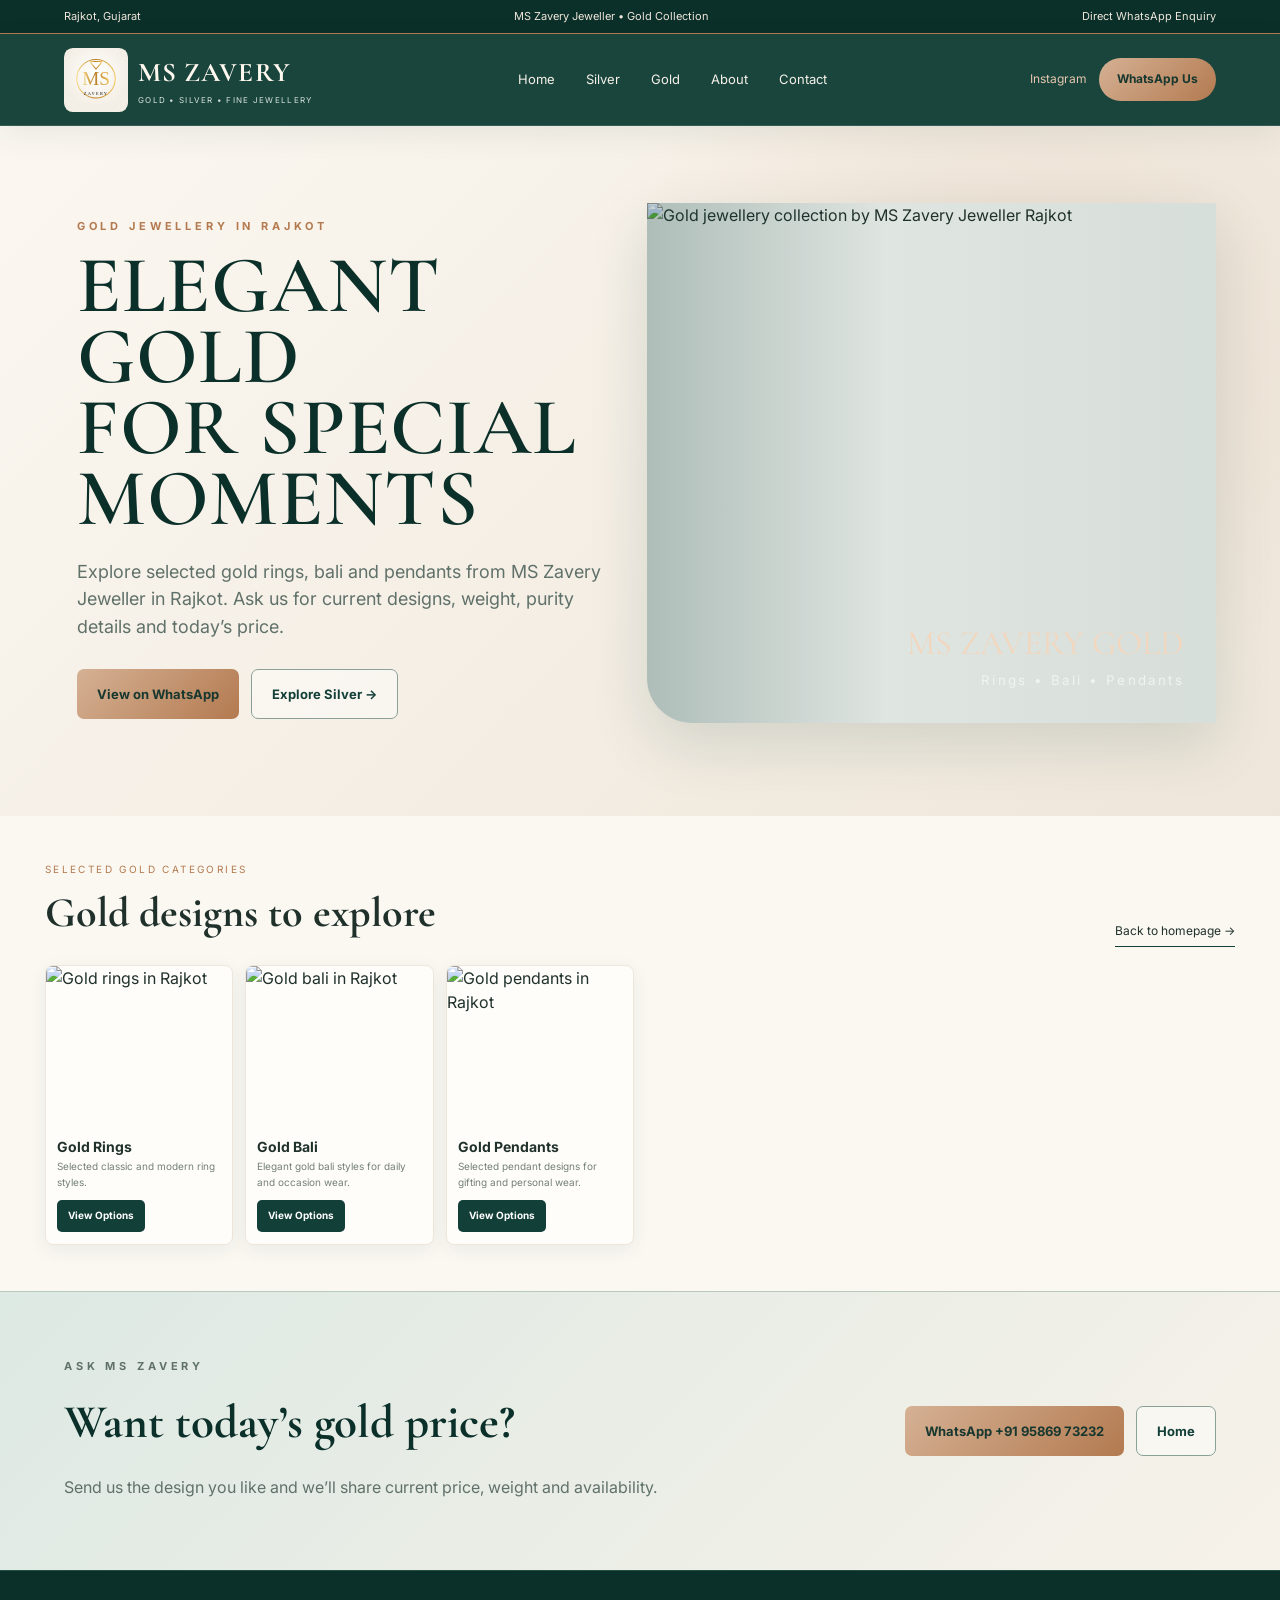
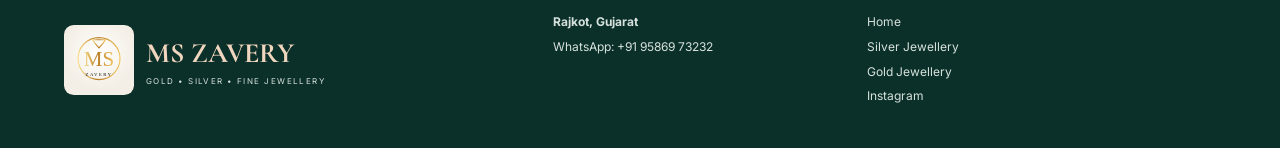
==== gold.html @ c97555ea "Add SEO landing page for gold jewellery" ====
<!doctype html>
<html lang="en-IN">
<head>
<meta charset="utf-8">
<meta name="viewport" content="width=device-width, initial-scale=1">
<meta name="theme-color" content="#123f37">
<title>Gold Jewellery in Rajkot | MS Zavery Jeweller</title>
<meta name="description" content="Explore selected gold rings, bali and pendants from MS Zavery Jeweller in Rajkot. WhatsApp us for current designs, weight and price.">
<meta name="robots" content="index,follow,max-image-preview:large,max-snippet:-1,max-video-preview:-1">
<link rel="canonical" href="https://a3607440-cmyk.github.io/ms-zavery/gold.html">
<link rel="icon" href="assets/emblem.svg" type="image/svg+xml">
<meta property="og:type" content="website">
<meta property="og:site_name" content="MS Zavery Jeweller">
<meta property="og:title" content="Gold Jewellery in Rajkot | MS Zavery Jeweller">
<meta property="og:description" content="Explore selected gold rings, bali and pendants from MS Zavery Jeweller in Rajkot.">
<meta property="og:url" content="https://a3607440-cmyk.github.io/ms-zavery/gold.html">
<link rel="preconnect" href="https://fonts.googleapis.com">
<link rel="preconnect" href="https://fonts.gstatic.com" crossorigin>
<link href="https://fonts.googleapis.com/css2?family=Cormorant+Garamond:wght@500;600;700&family=Inter:wght@400;500;600;700&display=swap" rel="stylesheet">
<link rel="stylesheet" href="styles.css">
<link rel="stylesheet" href="theme.css">
<script type="application/ld+json">{"@context":"https://schema.org","@type":"CollectionPage","name":"Gold Jewellery in Rajkot","url":"https://a3607440-cmyk.github.io/ms-zavery/gold.html","isPartOf":{"@type":"WebSite","name":"MS Zavery Jeweller","url":"https://a3607440-cmyk.github.io/ms-zavery/"},"about":{"@type":"Thing","name":"Gold Jewellery"}}</script>
</head>
<body>
<div class="topbar"><span>Rajkot, Gujarat</span><span>MS Zavery Jeweller • Gold Collection</span><span>Direct WhatsApp Enquiry</span></div>
<header class="header">
  <a href="index.html" class="brand"><img src="assets/emblem.svg" alt="MS Zavery Jeweller logo"><span><strong>MS ZAVERY</strong><small>GOLD • SILVER • FINE JEWELLERY</small></span></a>
  <button class="menu" aria-label="Menu" aria-expanded="false">☰</button>
  <nav class="nav"><a href="index.html">Home</a><a href="silver.html">Silver</a><a href="gold.html">Gold</a><a href="index.html#about">About</a><a href="index.html#contact">Contact</a></nav>
  <div class="header-actions"><a class="instagram" href="https://www.instagram.com/mszavery_jewellery" target="_blank" rel="noopener">Instagram</a><a class="wa" href="https://wa.me/919586973232?text=Hello%20MS%20Zavery%20Jeweller%2C%20please%20share%20your%20gold%20collection." target="_blank" rel="noopener">WhatsApp Us</a></div>
</header>
<main>
<section class="hero">
  <div class="hero-copy"><p class="eyebrow">GOLD JEWELLERY IN RAJKOT</p><h1>ELEGANT GOLD<br><em>FOR SPECIAL MOMENTS</em></h1><p class="lead">Explore selected gold rings, bali and pendants from MS Zavery Jeweller in Rajkot. Ask us for current designs, weight, purity details and today’s price.</p><div class="hero-buttons"><a class="btn gold" href="https://wa.me/919586973232?text=Hello%20MS%20Zavery%2C%20show%20me%20your%20gold%20jewellery%20collection." target="_blank" rel="noopener">View on WhatsApp</a><a class="btn ghost" href="silver.html">Explore Silver →</a></div></div>
  <div class="hero-image-wrap"><img class="hero-image" src="https://cdn.pixabay.com/photo/2014/06/25/11/39/gold-377051_1280.jpg" alt="Gold jewellery collection by MS Zavery Jeweller Rajkot"><div class="hero-overlay"><span>MS ZAVERY GOLD</span><small>Rings • Bali • Pendants</small></div></div>
</section>
<section class="section light">
  <div class="section-title"><div><p>SELECTED GOLD CATEGORIES</p><h2>Gold designs to explore</h2></div><a href="index.html">Back to homepage →</a></div>
  <div class="products">
    <article class="product-card"><img src="https://cdn.pixabay.com/photo/2014/06/25/11/39/gold-377051_1280.jpg" alt="Gold rings in Rajkot"><div class="product-body"><h3>Gold Rings</h3><p>Selected classic and modern ring styles.</p><a href="https://wa.me/919586973232?text=Hello%20MS%20Zavery%2C%20show%20me%20gold%20rings." target="_blank" rel="noopener">View Options</a></div></article>
    <article class="product-card"><img src="https://cdn.pixabay.com/photo/2014/06/25/11/39/gold-377051_1280.jpg" alt="Gold bali in Rajkot"><div class="product-body"><h3>Gold Bali</h3><p>Elegant gold bali styles for daily and occasion wear.</p><a href="https://wa.me/919586973232?text=Hello%20MS%20Zavery%2C%20show%20me%20gold%20bali%20designs." target="_blank" rel="noopener">View Options</a></div></article>
    <article class="product-card"><img src="https://cdn.pixabay.com/photo/2014/06/25/11/39/gold-377051_1280.jpg" alt="Gold pendants in Rajkot"><div class="product-body"><h3>Gold Pendants</h3><p>Selected pendant designs for gifting and personal wear.</p><a href="https://wa.me/919586973232?text=Hello%20MS%20Zavery%2C%20show%20me%20gold%20pendants." target="_blank" rel="noopener">View Options</a></div></article>
  </div>
</section>
<section class="contact"><div><p class="eyebrow">ASK MS ZAVERY</p><h2>Want today’s gold price?</h2><p>Send us the design you like and we’ll share current price, weight and availability.</p></div><div class="contact-buttons"><a class="btn gold" href="https://wa.me/919586973232?text=Hello%20MS%20Zavery%20Jeweller%2C%20I%20want%20today%27s%20gold%20jewellery%20price." target="_blank" rel="noopener">WhatsApp +91 95869 73232</a><a class="btn ghost" href="index.html">Home</a></div></section>
</main>
<footer><div class="footer-brand"><img src="assets/emblem.svg" alt="MS Zavery Jeweller"><div><strong>MS ZAVERY</strong><span>GOLD • SILVER • FINE JEWELLERY</span></div></div><div><b>Rajkot, Gujarat</b><span>WhatsApp: +91 95869 73232</span></div><div><a href="index.html">Home</a><a href="silver.html">Silver Jewellery</a><a href="gold.html">Gold Jewellery</a><a href="https://www.instagram.com/mszavery_jewellery" target="_blank" rel="noopener">Instagram</a></div></footer>
<script src="script.js"></script>
</body>
</html>
---- styles.css ----
*{box-sizing:border-box}html{scroll-behavior:smooth}body{margin:0;background:#090909;color:#fff;font-family:Inter,Arial,sans-serif;line-height:1.55}a{text-decoration:none;color:inherit}img{display:block;width:100%}.topbar{height:34px;padding:0 5vw;display:flex;align-items:center;justify-content:space-between;background:#131313;color:#d9d2c6;font-size:11px;border-bottom:1px solid #9d7c32}.header{height:92px;padding:0 5vw;display:grid;grid-template-columns:auto 1fr auto;align-items:center;gap:32px;background:#090909;position:sticky;top:0;z-index:50;border-bottom:1px solid #1f1f1f}.brand{display:flex;align-items:center;gap:10px;min-width:250px}.brand img{width:64px;height:64px;object-fit:contain}.brand strong{font-family:'Cormorant Garamond',serif;font-size:27px;letter-spacing:.04em;color:#f1dfad}.brand small{display:block;font-size:8px;letter-spacing:.16em;color:#d1c9b9}.nav{display:flex;justify-content:center;gap:31px}.nav a{font-size:13px;color:#eee;position:relative}.nav a:after{content:"";height:1px;background:#d7b45c;position:absolute;left:0;right:100%;bottom:-8px;transition:.25s}.nav a:hover:after{right:0}.header-actions{display:flex;gap:12px;align-items:center}.header-actions a{font-size:12px}.instagram{color:#d8b75e}.wa{background:linear-gradient(135deg,#e4c46f,#b4842f);color:#111;padding:12px 18px;border-radius:999px;font-weight:700}.menu{display:none;background:none;border:0;color:white;font-size:28px}.hero{min-height:690px;padding:54px 5vw 70px;display:grid;grid-template-columns:1fr 1.05fr;gap:42px;align-items:center;background:radial-gradient(circle at 78% 32%,rgba(167,124,38,.12),transparent 35%),#080808}.hero-copy{padding-left:1vw}.eyebrow{font-size:11px;letter-spacing:.35em;color:#d9b45b;font-weight:700}.hero h1{font-family:'Cormorant Garamond',serif;font-weight:600;font-size:clamp(58px,6.3vw,102px);line-height:.88;margin:15px 0 24px;letter-spacing:.01em}.hero h1 em{font-style:normal;color:#fff}.lead{font-size:18px;color:#c8c1b7;max-width:580px}.hero-buttons{display:flex;gap:12px;margin-top:28px}.btn{display:inline-flex;align-items:center;justify-content:center;padding:14px 20px;border-radius:7px;font-weight:700;font-size:13px}.btn.gold{background:linear-gradient(135deg,#e8c96f,#b9872f);color:#111}.btn.ghost{border:1px solid #666;color:#fff;background:#1113}.hero-points{display:grid;grid-template-columns:repeat(3,1fr);gap:18px;margin-top:38px}.hero-points div{border-left:1px solid #5b4929;padding-left:13px}.hero-points b{font-size:12px;display:block;color:#f0d487}.hero-points span{font-size:10px;color:#aaa}.hero-image-wrap{position:relative;overflow:hidden;border-radius:0 0 0 45px;min-height:520px;background:#111;box-shadow:0 20px 80px rgba(0,0,0,.5)}.hero-image{position:absolute;inset:0;height:100%;object-fit:cover}.hero-image-wrap:after{content:"";position:absolute;inset:0;background:linear-gradient(90deg,rgba(0,0,0,.35),transparent 40%,rgba(0,0,0,.08))}.hero-overlay{position:absolute;z-index:2;right:32px;bottom:32px;text-align:right}.hero-overlay span{font-family:'Cormorant Garamond',serif;font-size:34px;color:#e0bc62}.hero-overlay small{display:block;letter-spacing:.18em;color:#d5d0c5}.dual-collection{display:grid;grid-template-columns:1fr 1fr;gap:6px;padding:0 1.5vw;background:#f6f2ea}.collection-tile{position:relative;height:320px;overflow:hidden;border-radius:8px}.collection-tile img{height:100%;object-fit:cover}.tile-gradient{position:absolute;inset:0;background:linear-gradient(90deg,rgba(10,10,10,.85),rgba(10,10,10,.25),transparent)}.tile-gradient.warm{background:linear-gradient(90deg,rgba(42,20,3,.92),rgba(68,35,8,.45),transparent)}.tile-copy{position:absolute;left:34px;top:38px;z-index:2}.tile-copy p{letter-spacing:.28em;font-size:10px}.tile-copy h2{font-family:'Cormorant Garamond',serif;font-size:43px;line-height:1;margin:8px 0}.tile-copy span{display:block;color:#e5ddd0;font-size:13px}.tile-copy b{display:inline-block;margin-top:28px;background:#fff;color:#111;padding:11px 15px;border-radius:5px;font-size:12px}.section.light{background:#f7f3eb;color:#171717}.section{padding:46px 3.5vw}.section-title{display:flex;justify-content:space-between;align-items:end;margin-bottom:18px}.section-title p{font-size:10px;letter-spacing:.24em;color:#8d7341;margin:0}.section-title h2{font-family:'Cormorant Garamond',serif;font-size:42px;margin:2px 0}.section-title>a{font-size:12px;border-bottom:1px solid #111;padding-bottom:5px}.products{display:grid;grid-template-columns:repeat(6,1fr);gap:12px}.product-card{background:white;border-radius:8px;overflow:hidden;box-shadow:0 2px 10px #00000010}.product-card img{height:160px;object-fit:cover}.product-card.real-photo img{object-position:center}.product-body{padding:10px 11px 12px}.product-body h3{font-size:14px;margin:0 0 2px}.product-body p{font-size:10px;color:#666;margin:0 0 10px}.product-body a{display:inline-block;background:#111;color:#fff;padding:8px 11px;border-radius:5px;font-size:10px;font-weight:700}.silver-section,.gold-section{background:#0b0b0b}.split{display:grid;grid-template-columns:1fr 1fr;gap:36px;align-items:center}.split img{height:420px;object-fit:cover;border-radius:12px}.split h2{font-family:'Cormorant Garamond',serif;font-size:52px;line-height:1;margin:8px 0 18px}.split p{color:#bcb5ab;max-width:620px}.trust-row{display:grid;grid-template-columns:repeat(4,1fr);background:#101010;border-block:1px solid #2a2a2a}.trust-row div{padding:28px 22px;border-right:1px solid #2d2d2d;text-align:center}.trust-row div:last-child{border-right:0}.trust-row strong{display:block;font-size:13px;color:#e0b953}.trust-row span{color:#98928a;font-size:10px}.about{display:grid;grid-template-columns:1.05fr .95fr;background:#090909;min-height:360px}.about-photo img{height:100%;object-fit:cover}.about-copy{padding:50px 6vw 50px 45px;display:flex;flex-direction:column;justify-content:center}.about-copy h2{font-family:'Cormorant Garamond',serif;font-size:46px;line-height:1;margin:10px 0 18px}.about-copy p{color:#c1bbb0;font-size:13px;max-width:620px}.small-note{font-size:11px!important;color:#8e887e!important}.text-link{color:#dfbd68;font-weight:700;margin-top:8px}.contact{padding:55px 5vw;display:flex;align-items:center;justify-content:space-between;background:linear-gradient(135deg,#1d1506,#0b0b0b);border-top:1px solid #604b22}.contact h2{font-family:'Cormorant Garamond',serif;font-size:47px;margin:8px 0}.contact p{color:#bdb6a9}.contact-buttons{display:flex;gap:12px;flex-wrap:wrap}footer{background:#0b0b0b;display:grid;grid-template-columns:1.3fr .8fr 1fr;gap:35px;padding:42px 5vw;color:#ddd;border-top:1px solid #242424}.footer-brand{display:flex;align-items:center;gap:12px}.footer-brand img{width:70px;height:70px;object-fit:contain}.footer-brand strong{font-family:'Cormorant Garamond',serif;font-size:28px;color:#f1d47f}.footer-brand span{display:block;font-size:8px;letter-spacing:.18em}.footer-brand+div,.footer-brand+div+div{display:flex;flex-direction:column;gap:6px;font-size:12px}.copyright{padding:0 5vw 18px;background:#0b0b0b;font-size:10px;color:#777}.floating-wa{position:fixed;right:18px;bottom:18px;width:58px;height:58px;border-radius:50%;background:linear-gradient(135deg,#e7c66c,#b5832f);color:#111;display:grid;place-items:center;font-weight:800;z-index:80;box-shadow:0 10px 30px #0008}@media(max-width:1050px){.header{grid-template-columns:auto auto}.nav{display:none;position:absolute;top:92px;left:15px;right:15px;background:#111;padding:18px;flex-direction:column;border:1px solid #333;border-radius:10px}.nav.open{display:flex}.menu{display:block;justify-self:end}.header-actions{display:none}.hero{grid-template-columns:1fr}.hero-image-wrap{min-height:460px}.products{grid-template-columns:repeat(3,1fr)}.split{grid-template-columns:1fr}.about{grid-template-columns:1fr}footer{grid-template-columns:1fr 1fr}}@media(max-width:650px){.topbar{display:none}.header{height:78px;padding:0 16px}.brand{min-width:0}.brand img{width:50px;height:50px}.brand strong{font-size:21px}.brand small{font-size:6.5px}.nav{top:78px}.hero{padding:44px 20px 34px;min-height:auto}.hero h1{font-size:55px}.lead{font-size:15px}.hero-buttons{flex-direction:column}.hero-points{grid-template-columns:1fr;gap:10px}.hero-image-wrap{min-height:330px;border-radius:0 0 0 24px}.dual-collection{grid-template-columns:1fr;padding:0}.collection-tile{height:290px;border-radius:0}.tile-copy{left:22px;top:30px}.tile-copy h2{font-size:38px}.section{padding:38px 16px}.section-title{align-items:flex-start;flex-direction:column;gap:8px}.products{grid-template-columns:1fr 1fr}.product-card img{height:145px}.split img{height:300px}.trust-row{grid-template-columns:1fr 1fr}.about-copy{padding:38px 20px}.contact{padding:40px 20px;flex-direction:column;align-items:flex-start}.contact h2{font-size:40px}.contact-buttons{width:100%;flex-direction:column}.contact-buttons .btn{width:100%}footer{grid-template-columns:1fr;padding:38px 20px}.copyright{padding-left:20px}.floating-wa{width:54px;height:54px}}
---- theme.css ----
/* MS Zavery premium palette v2: deep emerald + ivory + warm copper */
:root{--emerald:#123f37;--emerald-deep:#0b2f29;--ivory:#f7f2e9;--ivory-2:#efe7db;--paper:#fffdf9;--copper:#b37a50;--copper-light:#d2a987;--ink:#20312c;--muted:#68766f;--line:#d8cec0}
body{background:var(--ivory)!important;color:var(--ink)!important}
.topbar{background:var(--emerald-deep)!important;color:#efe7dc!important;border-bottom-color:var(--copper)!important}
.header{background:rgba(18,63,55,.97)!important;border-bottom-color:rgba(255,255,255,.12)!important;box-shadow:0 8px 28px rgba(18,63,55,.08)}
.brand strong{color:#fff8ef!important}.brand small{color:#d8e2dd!important}.nav a{color:#f6f1e8!important}.nav a:after{background:var(--copper-light)!important}.instagram{color:#e6c7ad!important}.wa,.btn.gold{background:linear-gradient(135deg,#d5b194,var(--copper))!important;color:#17372f!important}.menu{color:#fff!important}
.hero{background:radial-gradient(circle at 80% 28%,rgba(179,122,80,.12),transparent 36%),linear-gradient(135deg,#fbf7f0,#eee6da)!important}.eyebrow{color:var(--copper)!important}.hero h1,.hero h1 em{color:var(--emerald-deep)!important}.lead{color:#60716a!important}.btn.ghost{border-color:#8ba198!important;color:var(--emerald)!important;background:rgba(255,255,255,.38)!important}.hero-points div{border-left-color:#c5aa92!important}.hero-points b{color:var(--emerald)!important}.hero-points span{color:#78847f!important}.hero-image-wrap{background:#dfe5e1!important;box-shadow:0 22px 60px rgba(18,63,55,.14)!important}.hero-image-wrap:after{background:linear-gradient(90deg,rgba(18,63,55,.24),transparent 42%,rgba(18,63,55,.04))!important}.hero-overlay span{color:#f2d6bd!important}.hero-overlay small{color:#eef4f1!important}
.dual-collection{background:#e9e1d5!important}.tile-gradient{background:linear-gradient(90deg,rgba(11,47,41,.88),rgba(18,63,55,.32),transparent)!important}.tile-gradient.warm{background:linear-gradient(90deg,rgba(89,46,53,.9),rgba(115,66,70,.34),transparent)!important}.tile-copy p,.tile-copy h2,.tile-copy span{color:#fff9f2!important}.tile-copy b{background:#f8f2e8!important;color:var(--emerald-deep)!important}
.section.light{background:#fbf8f2!important;color:var(--ink)!important}.section-title p{color:var(--copper)!important}.section-title>a{border-bottom-color:var(--emerald)!important}.product-card{background:var(--paper)!important;box-shadow:0 5px 18px rgba(18,63,55,.07)!important;border:1px solid #eee6da}.product-body p{color:#738078!important}.product-body a{background:var(--emerald)!important;color:#fff!important}
.silver-section,.gold-section{background:var(--ivory)!important}.split h2{color:var(--emerald-deep)!important}.split p{color:#66756e!important}.trust-row{background:#e9efe9!important;border-block-color:#cad8d1!important}.trust-row div{border-right-color:#cad8d1!important}.trust-row strong{color:var(--emerald)!important}.trust-row span{color:#718078!important}
.about{background:#f1eadf!important}.about-copy h2{color:var(--emerald-deep)!important}.about-copy p{color:#63736c!important}.small-note{color:#7b877f!important}.text-link{color:var(--copper)!important}
.contact{background:linear-gradient(135deg,#dde9e3,#f7f2e9)!important;border-top-color:#b8c9c0!important}.contact h2{color:var(--emerald-deep)!important}.contact p{color:#60716a!important}
footer{background:var(--emerald-deep)!important;color:#f3ece2!important;border-top-color:#214e45!important}.footer-brand strong{color:#f0d6be!important}.footer-brand span,.footer-brand+div,.footer-brand+div+div{color:#d7e2dd!important}.copyright{background:var(--emerald-deep)!important;color:#aebeb6!important}.floating-wa{background:linear-gradient(135deg,#d5b194,var(--copper))!important;color:#16352e!important;box-shadow:0 10px 28px rgba(18,63,55,.22)!important}
@media(max-width:1050px){.nav{background:var(--emerald)!important;border-color:#285d52!important}}
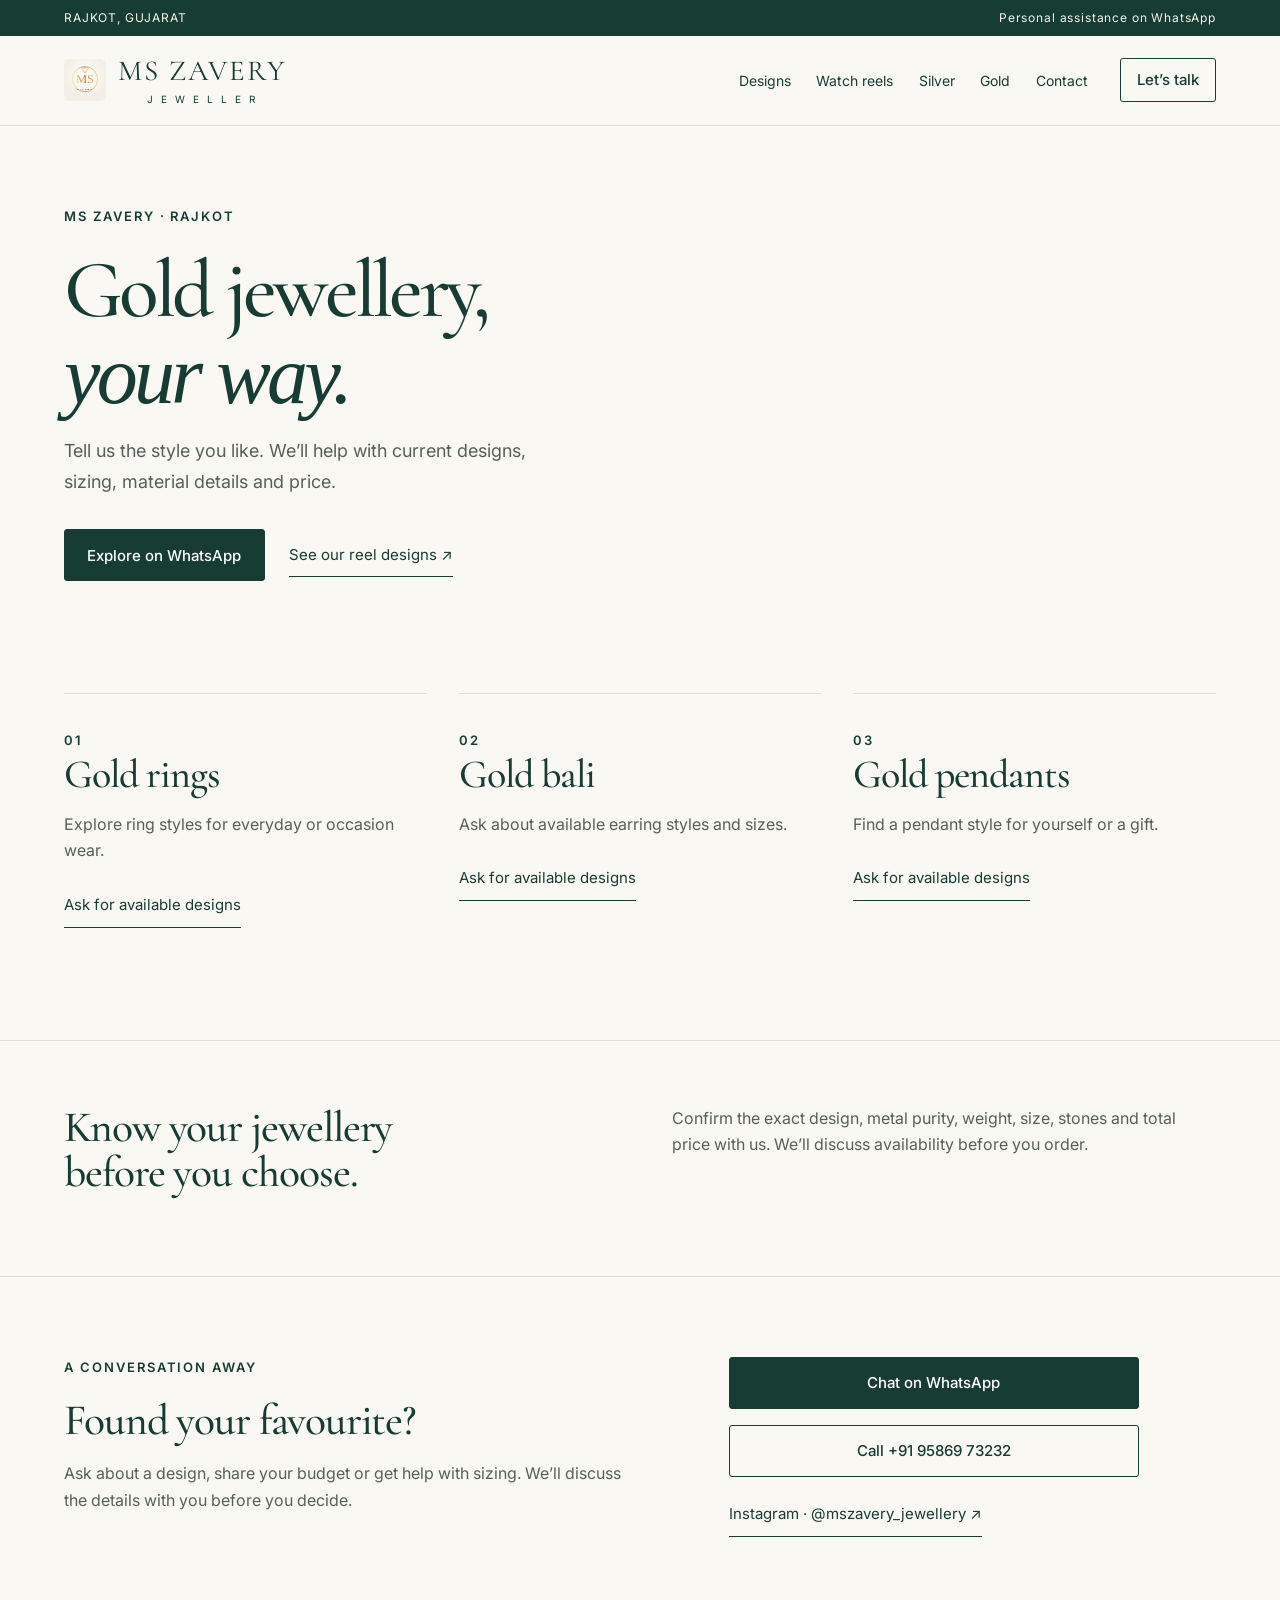
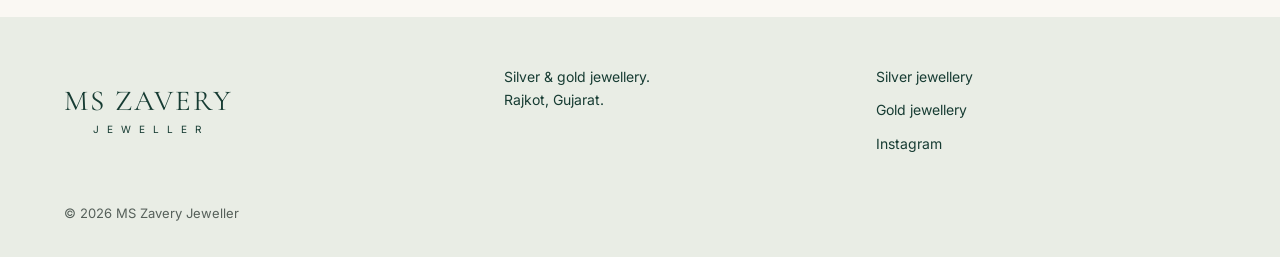
==== commit 6351d9ba: "Refresh MS Zavery with reel designs and easier mobile enquiries" ====
--- a/gold.html
+++ b/gold.html
@@ -17,34 +17,8 @@
 <link rel="preconnect" href="https://fonts.googleapis.com">
 <link rel="preconnect" href="https://fonts.gstatic.com" crossorigin>
 <link href="https://fonts.googleapis.com/css2?family=Cormorant+Garamond:wght@500;600;700&family=Inter:wght@400;500;600;700&display=swap" rel="stylesheet">
-<link rel="stylesheet" href="styles.css">
-<link rel="stylesheet" href="theme.css">
+<link rel="stylesheet" href="styles.css?v=20260909">
+
 <script type="application/ld+json">{"@context":"https://schema.org","@type":"CollectionPage","name":"Gold Jewellery in Rajkot","url":"https://a3607440-cmyk.github.io/ms-zavery/gold.html","isPartOf":{"@type":"WebSite","name":"MS Zavery Jeweller","url":"https://a3607440-cmyk.github.io/ms-zavery/"},"about":{"@type":"Thing","name":"Gold Jewellery"}}</script>
 </head>
-<body>
-<div class="topbar"><span>Rajkot, Gujarat</span><span>MS Zavery Jeweller • Gold Collection</span><span>Direct WhatsApp Enquiry</span></div>
-<header class="header">
-  <a href="index.html" class="brand"><img src="assets/emblem.svg" alt="MS Zavery Jeweller logo"><span><strong>MS ZAVERY</strong><small>GOLD • SILVER • FINE JEWELLERY</small></span></a>
-  <button class="menu" aria-label="Menu" aria-expanded="false">☰</button>
-  <nav class="nav"><a href="index.html">Home</a><a href="silver.html">Silver</a><a href="gold.html">Gold</a><a href="index.html#about">About</a><a href="index.html#contact">Contact</a></nav>
-  <div class="header-actions"><a class="instagram" href="https://www.instagram.com/mszavery_jewellery" target="_blank" rel="noopener">Instagram</a><a class="wa" href="https://wa.me/919586973232?text=Hello%20MS%20Zavery%20Jeweller%2C%20please%20share%20your%20gold%20collection." target="_blank" rel="noopener">WhatsApp Us</a></div>
-</header>
-<main>
-<section class="hero">
-  <div class="hero-copy"><p class="eyebrow">GOLD JEWELLERY IN RAJKOT</p><h1>ELEGANT GOLD<br><em>FOR SPECIAL MOMENTS</em></h1><p class="lead">Explore selected gold rings, bali and pendants from MS Zavery Jeweller in Rajkot. Ask us for current designs, weight, purity details and today’s price.</p><div class="hero-buttons"><a class="btn gold" href="https://wa.me/919586973232?text=Hello%20MS%20Zavery%2C%20show%20me%20your%20gold%20jewellery%20collection." target="_blank" rel="noopener">View on WhatsApp</a><a class="btn ghost" href="silver.html">Explore Silver →</a></div></div>
-  <div class="hero-image-wrap"><img class="hero-image" src="https://cdn.pixabay.com/photo/2014/06/25/11/39/gold-377051_1280.jpg" alt="Gold jewellery collection by MS Zavery Jeweller Rajkot"><div class="hero-overlay"><span>MS ZAVERY GOLD</span><small>Rings • Bali • Pendants</small></div></div>
-</section>
-<section class="section light">
-  <div class="section-title"><div><p>SELECTED GOLD CATEGORIES</p><h2>Gold designs to explore</h2></div><a href="index.html">Back to homepage →</a></div>
-  <div class="products">
-    <article class="product-card"><img src="https://cdn.pixabay.com/photo/2014/06/25/11/39/gold-377051_1280.jpg" alt="Gold rings in Rajkot"><div class="product-body"><h3>Gold Rings</h3><p>Selected classic and modern ring styles.</p><a href="https://wa.me/919586973232?text=Hello%20MS%20Zavery%2C%20show%20me%20gold%20rings." target="_blank" rel="noopener">View Options</a></div></article>
-    <article class="product-card"><img src="https://cdn.pixabay.com/photo/2014/06/25/11/39/gold-377051_1280.jpg" alt="Gold bali in Rajkot"><div class="product-body"><h3>Gold Bali</h3><p>Elegant gold bali styles for daily and occasion wear.</p><a href="https://wa.me/919586973232?text=Hello%20MS%20Zavery%2C%20show%20me%20gold%20bali%20designs." target="_blank" rel="noopener">View Options</a></div></article>
-    <article class="product-card"><img src="https://cdn.pixabay.com/photo/2014/06/25/11/39/gold-377051_1280.jpg" alt="Gold pendants in Rajkot"><div class="product-body"><h3>Gold Pendants</h3><p>Selected pendant designs for gifting and personal wear.</p><a href="https://wa.me/919586973232?text=Hello%20MS%20Zavery%2C%20show%20me%20gold%20pendants." target="_blank" rel="noopener">View Options</a></div></article>
-  </div>
-</section>
-<section class="contact"><div><p class="eyebrow">ASK MS ZAVERY</p><h2>Want today’s gold price?</h2><p>Send us the design you like and we’ll share current price, weight and availability.</p></div><div class="contact-buttons"><a class="btn gold" href="https://wa.me/919586973232?text=Hello%20MS%20Zavery%20Jeweller%2C%20I%20want%20today%27s%20gold%20jewellery%20price." target="_blank" rel="noopener">WhatsApp +91 95869 73232</a><a class="btn ghost" href="index.html">Home</a></div></section>
-</main>
-<footer><div class="footer-brand"><img src="assets/emblem.svg" alt="MS Zavery Jeweller"><div><strong>MS ZAVERY</strong><span>GOLD • SILVER • FINE JEWELLERY</span></div></div><div><b>Rajkot, Gujarat</b><span>WhatsApp: +91 95869 73232</span></div><div><a href="index.html">Home</a><a href="silver.html">Silver Jewellery</a><a href="gold.html">Gold Jewellery</a><a href="https://www.instagram.com/mszavery_jewellery" target="_blank" rel="noopener">Instagram</a></div></footer>
-<script src="script.js"></script>
-</body>
-</html>+<body><a class="skip" href="#main">Skip to jewellery</a><div class="announcement">RAJKOT, GUJARAT <span>Personal assistance on WhatsApp</span></div><header class="site-header"><a class="brand" href="index.html" aria-label="MS Zavery Jeweller home"><img src="assets/emblem.svg" alt="" width="42" height="42"><span>MS ZAVERY<small>J E W E L L E R</small></span></a><button class="menu-toggle" aria-controls="navigation" aria-expanded="false">Menu <span aria-hidden="true">☰</span></button><nav id="navigation" aria-label="Main navigation"><a href="index.html#designs">Designs</a><a href="index.html#reels">Watch reels</a><a href="silver.html">Silver</a><a href="gold.html">Gold</a><a href="index.html#contact">Contact</a></nav><a class="button header-enquiry" href="https://wa.me/919586973232?text=Hello%20MS%20Zavery%20Jeweller%2C%20I%20would%20like%20help%20choosing%20jewellery." target="_blank" rel="noopener">Let’s talk</a></header><main id="main"><section class="category-intro"><p class="eyebrow">MS ZAVERY · RAJKOT</p><h1>Gold jewellery,<br><em>your way.</em></h1><p class="intro">Tell us the style you like. We’ll help with current designs, sizing, material details and price.</p><div class="hero-actions"><a class="button primary" href="https://wa.me/919586973232?text=Hello%20MS%20Zavery%20Jeweller%2C%20Please%20share%20your%20current%20gold%20jewellery%20collection." target="_blank" rel="noopener">Explore on WhatsApp</a><a class="text-link" href="index.html#designs">See our reel designs ↗</a></div></section><section class="section category-grid" aria-label="Gold jewellery categories"><article><span class="eyebrow">01</span><h2>Gold rings</h2><p>Explore ring styles for everyday or occasion wear.</p><a class="text-link" href="https://wa.me/919586973232?text=Hello%20MS%20Zavery%20Jeweller%2C%20Please%20show%20me%20available%20gold%20rings%2C%20with%20material%20details%2C%20weight%20and%20price." target="_blank" rel="noopener">Ask for available designs</a></article><article><span class="eyebrow">02</span><h2>Gold bali</h2><p>Ask about available earring styles and sizes.</p><a class="text-link" href="https://wa.me/919586973232?text=Hello%20MS%20Zavery%20Jeweller%2C%20Please%20show%20me%20available%20gold%20bali%2C%20with%20material%20details%2C%20weight%20and%20price." target="_blank" rel="noopener">Ask for available designs</a></article><article><span class="eyebrow">03</span><h2>Gold pendants</h2><p>Find a pendant style for yourself or a gift.</p><a class="text-link" href="https://wa.me/919586973232?text=Hello%20MS%20Zavery%20Jeweller%2C%20Please%20show%20me%20available%20gold%20pendants%2C%20with%20material%20details%2C%20weight%20and%20price." target="_blank" rel="noopener">Ask for available designs</a></article></section><section class="about-section"><h2>Know your jewellery<br>before you choose.</h2><p>Confirm the exact design, metal purity, weight, size, stones and total price with us. We’ll discuss availability before you order.</p></section><section class="contact-section" id="contact"><div><p class="eyebrow">A CONVERSATION AWAY</p><h2>Found your favourite?</h2><p>Ask about a design, share your budget or get help with sizing. We’ll discuss the details with you before you decide.</p></div><div class="contact-actions"><a class="button primary" href="https://wa.me/919586973232?text=Hello%20MS%20Zavery%20Jeweller%2C%20Please%20help%20me%20choose%20a%20design%20for%20my%20budget." target="_blank" rel="noopener">Chat on WhatsApp</a><a class="button secondary" href="tel:+919586973232">Call +91 95869 73232</a><a class="text-link" href="https://www.instagram.com/mszavery_jewellery" target="_blank" rel="noopener">Instagram · @mszavery_jewellery ↗</a></div></section></main><footer><a class="brand" href="index.html"><span>MS ZAVERY<small>J E W E L L E R</small></span></a><p>Silver &amp; gold jewellery.<br>Rajkot, Gujarat.</p><div><a href="silver.html">Silver jewellery</a><a href="gold.html">Gold jewellery</a><a href="https://www.instagram.com/mszavery_jewellery" target="_blank" rel="noopener">Instagram</a></div><p class="copyright">© <span id="year">2026</span> MS Zavery Jeweller</p></footer><div class="mobile-contact" aria-label="Contact MS Zavery"><a href="tel:+919586973232">Call us</a><a class="mobile-whatsapp" href="https://wa.me/919586973232?text=Hello%20MS%20Zavery%20Jeweller%2C%20I%20would%20like%20to%20enquire%20about%20jewellery." target="_blank" rel="noopener">Chat on WhatsApp</a></div><script src="script.js?v=20260909" defer></script></body></html>
--- a/styles.css
+++ b/styles.css
@@ -1 +1,6 @@
-*{box-sizing:border-box}html{scroll-behavior:smooth}body{margin:0;background:#090909;color:#fff;font-family:Inter,Arial,sans-serif;line-height:1.55}a{text-decoration:none;color:inherit}img{display:block;width:100%}.topbar{height:34px;padding:0 5vw;display:flex;align-items:center;justify-content:space-between;background:#131313;color:#d9d2c6;font-size:11px;border-bottom:1px solid #9d7c32}.header{height:92px;padding:0 5vw;display:grid;grid-template-columns:auto 1fr auto;align-items:center;gap:32px;background:#090909;position:sticky;top:0;z-index:50;border-bottom:1px solid #1f1f1f}.brand{display:flex;align-items:center;gap:10px;min-width:250px}.brand img{width:64px;height:64px;object-fit:contain}.brand strong{font-family:'Cormorant Garamond',serif;font-size:27px;letter-spacing:.04em;color:#f1dfad}.brand small{display:block;font-size:8px;letter-spacing:.16em;color:#d1c9b9}.nav{display:flex;justify-content:center;gap:31px}.nav a{font-size:13px;color:#eee;position:relative}.nav a:after{content:"";height:1px;background:#d7b45c;position:absolute;left:0;right:100%;bottom:-8px;transition:.25s}.nav a:hover:after{right:0}.header-actions{display:flex;gap:12px;align-items:center}.header-actions a{font-size:12px}.instagram{color:#d8b75e}.wa{background:linear-gradient(135deg,#e4c46f,#b4842f);color:#111;padding:12px 18px;border-radius:999px;font-weight:700}.menu{display:none;background:none;border:0;color:white;font-size:28px}.hero{min-height:690px;padding:54px 5vw 70px;display:grid;grid-template-columns:1fr 1.05fr;gap:42px;align-items:center;background:radial-gradient(circle at 78% 32%,rgba(167,124,38,.12),transparent 35%),#080808}.hero-copy{padding-left:1vw}.eyebrow{font-size:11px;letter-spacing:.35em;color:#d9b45b;font-weight:700}.hero h1{font-family:'Cormorant Garamond',serif;font-weight:600;font-size:clamp(58px,6.3vw,102px);line-height:.88;margin:15px 0 24px;letter-spacing:.01em}.hero h1 em{font-style:normal;color:#fff}.lead{font-size:18px;color:#c8c1b7;max-width:580px}.hero-buttons{display:flex;gap:12px;margin-top:28px}.btn{display:inline-flex;align-items:center;justify-content:center;padding:14px 20px;border-radius:7px;font-weight:700;font-size:13px}.btn.gold{background:linear-gradient(135deg,#e8c96f,#b9872f);color:#111}.btn.ghost{border:1px solid #666;color:#fff;background:#1113}.hero-points{display:grid;grid-template-columns:repeat(3,1fr);gap:18px;margin-top:38px}.hero-points div{border-left:1px solid #5b4929;padding-left:13px}.hero-points b{font-size:12px;display:block;color:#f0d487}.hero-points span{font-size:10px;color:#aaa}.hero-image-wrap{position:relative;overflow:hidden;border-radius:0 0 0 45px;min-height:520px;background:#111;box-shadow:0 20px 80px rgba(0,0,0,.5)}.hero-image{position:absolute;inset:0;height:100%;object-fit:cover}.hero-image-wrap:after{content:"";position:absolute;inset:0;background:linear-gradient(90deg,rgba(0,0,0,.35),transparent 40%,rgba(0,0,0,.08))}.hero-overlay{position:absolute;z-index:2;right:32px;bottom:32px;text-align:right}.hero-overlay span{font-family:'Cormorant Garamond',serif;font-size:34px;color:#e0bc62}.hero-overlay small{display:block;letter-spacing:.18em;color:#d5d0c5}.dual-collection{display:grid;grid-template-columns:1fr 1fr;gap:6px;padding:0 1.5vw;background:#f6f2ea}.collection-tile{position:relative;height:320px;overflow:hidden;border-radius:8px}.collection-tile img{height:100%;object-fit:cover}.tile-gradient{position:absolute;inset:0;background:linear-gradient(90deg,rgba(10,10,10,.85),rgba(10,10,10,.25),transparent)}.tile-gradient.warm{background:linear-gradient(90deg,rgba(42,20,3,.92),rgba(68,35,8,.45),transparent)}.tile-copy{position:absolute;left:34px;top:38px;z-index:2}.tile-copy p{letter-spacing:.28em;font-size:10px}.tile-copy h2{font-family:'Cormorant Garamond',serif;font-size:43px;line-height:1;margin:8px 0}.tile-copy span{display:block;color:#e5ddd0;font-size:13px}.tile-copy b{display:inline-block;margin-top:28px;background:#fff;color:#111;padding:11px 15px;border-radius:5px;font-size:12px}.section.light{background:#f7f3eb;color:#171717}.section{padding:46px 3.5vw}.section-title{display:flex;justify-content:space-between;align-items:end;margin-bottom:18px}.section-title p{font-size:10px;letter-spacing:.24em;color:#8d7341;margin:0}.section-title h2{font-family:'Cormorant Garamond',serif;font-size:42px;margin:2px 0}.section-title>a{font-size:12px;border-bottom:1px solid #111;padding-bottom:5px}.products{display:grid;grid-template-columns:repeat(6,1fr);gap:12px}.product-card{background:white;border-radius:8px;overflow:hidden;box-shadow:0 2px 10px #00000010}.product-card img{height:160px;object-fit:cover}.product-card.real-photo img{object-position:center}.product-body{padding:10px 11px 12px}.product-body h3{font-size:14px;margin:0 0 2px}.product-body p{font-size:10px;color:#666;margin:0 0 10px}.product-body a{display:inline-block;background:#111;color:#fff;padding:8px 11px;border-radius:5px;font-size:10px;font-weight:700}.silver-section,.gold-section{background:#0b0b0b}.split{display:grid;grid-template-columns:1fr 1fr;gap:36px;align-items:center}.split img{height:420px;object-fit:cover;border-radius:12px}.split h2{font-family:'Cormorant Garamond',serif;font-size:52px;line-height:1;margin:8px 0 18px}.split p{color:#bcb5ab;max-width:620px}.trust-row{display:grid;grid-template-columns:repeat(4,1fr);background:#101010;border-block:1px solid #2a2a2a}.trust-row div{padding:28px 22px;border-right:1px solid #2d2d2d;text-align:center}.trust-row div:last-child{border-right:0}.trust-row strong{display:block;font-size:13px;color:#e0b953}.trust-row span{color:#98928a;font-size:10px}.about{display:grid;grid-template-columns:1.05fr .95fr;background:#090909;min-height:360px}.about-photo img{height:100%;object-fit:cover}.about-copy{padding:50px 6vw 50px 45px;display:flex;flex-direction:column;justify-content:center}.about-copy h2{font-family:'Cormorant Garamond',serif;font-size:46px;line-height:1;margin:10px 0 18px}.about-copy p{color:#c1bbb0;font-size:13px;max-width:620px}.small-note{font-size:11px!important;color:#8e887e!important}.text-link{color:#dfbd68;font-weight:700;margin-top:8px}.contact{padding:55px 5vw;display:flex;align-items:center;justify-content:space-between;background:linear-gradient(135deg,#1d1506,#0b0b0b);border-top:1px solid #604b22}.contact h2{font-family:'Cormorant Garamond',serif;font-size:47px;margin:8px 0}.contact p{color:#bdb6a9}.contact-buttons{display:flex;gap:12px;flex-wrap:wrap}footer{background:#0b0b0b;display:grid;grid-template-columns:1.3fr .8fr 1fr;gap:35px;padding:42px 5vw;color:#ddd;border-top:1px solid #242424}.footer-brand{display:flex;align-items:center;gap:12px}.footer-brand img{width:70px;height:70px;object-fit:contain}.footer-brand strong{font-family:'Cormorant Garamond',serif;font-size:28px;color:#f1d47f}.footer-brand span{display:block;font-size:8px;letter-spacing:.18em}.footer-brand+div,.footer-brand+div+div{display:flex;flex-direction:column;gap:6px;font-size:12px}.copyright{padding:0 5vw 18px;background:#0b0b0b;font-size:10px;color:#777}.floating-wa{position:fixed;right:18px;bottom:18px;width:58px;height:58px;border-radius:50%;background:linear-gradient(135deg,#e7c66c,#b5832f);color:#111;display:grid;place-items:center;font-weight:800;z-index:80;box-shadow:0 10px 30px #0008}@media(max-width:1050px){.header{grid-template-columns:auto auto}.nav{display:none;position:absolute;top:92px;left:15px;right:15px;background:#111;padding:18px;flex-direction:column;border:1px solid #333;border-radius:10px}.nav.open{display:flex}.menu{display:block;justify-self:end}.header-actions{display:none}.hero{grid-template-columns:1fr}.hero-image-wrap{min-height:460px}.products{grid-template-columns:repeat(3,1fr)}.split{grid-template-columns:1fr}.about{grid-template-columns:1fr}footer{grid-template-columns:1fr 1fr}}@media(max-width:650px){.topbar{display:none}.header{height:78px;padding:0 16px}.brand{min-width:0}.brand img{width:50px;height:50px}.brand strong{font-size:21px}.brand small{font-size:6.5px}.nav{top:78px}.hero{padding:44px 20px 34px;min-height:auto}.hero h1{font-size:55px}.lead{font-size:15px}.hero-buttons{flex-direction:column}.hero-points{grid-template-columns:1fr;gap:10px}.hero-image-wrap{min-height:330px;border-radius:0 0 0 24px}.dual-collection{grid-template-columns:1fr;padding:0}.collection-tile{height:290px;border-radius:0}.tile-copy{left:22px;top:30px}.tile-copy h2{font-size:38px}.section{padding:38px 16px}.section-title{align-items:flex-start;flex-direction:column;gap:8px}.products{grid-template-columns:1fr 1fr}.product-card img{height:145px}.split img{height:300px}.trust-row{grid-template-columns:1fr 1fr}.about-copy{padding:38px 20px}.contact{padding:40px 20px;flex-direction:column;align-items:flex-start}.contact h2{font-size:40px}.contact-buttons{width:100%;flex-direction:column}.contact-buttons .btn{width:100%}footer{grid-template-columns:1fr;padding:38px 20px}.copyright{padding-left:20px}.floating-wa{width:54px;height:54px}}+:root{--ink:#173c33;--muted:#56605a;--paper:#faf8f3;--line:#dcded4;--gold:#a3834d;--serif:'Cormorant Garamond',Georgia,serif;--sans:Inter,Arial,sans-serif}*{box-sizing:border-box}html{scroll-behavior:smooth;scroll-padding-top:112px}body{margin:0;background:var(--paper);color:var(--ink);font-family:var(--sans);font-size:16px;line-height:1.65}body.modal-open{overflow:hidden}a{color:inherit;text-decoration:none}button{font:inherit;color:inherit;cursor:pointer}button,a{-webkit-tap-highlight-color:transparent}button:focus-visible,a:focus-visible,summary:focus-visible{outline:3px solid #ab7135;outline-offset:5px}button{border:0}img,video{display:block;max-width:100%}[hidden]{display:none!important}p{margin:0 0 1.25rem}h1,h2,h3{font-family:var(--serif);font-weight:500;line-height:1.05;margin:0 0 1rem}h1{font-size:clamp(3.6rem,6.4vw,6.8rem);letter-spacing:-.045em}h1 em{font-weight:400}h2{font-size:clamp(2.25rem,3.4vw,3.5rem);letter-spacing:-.025em}h3{font-size:1.9rem}a:hover{text-decoration:underline;text-underline-offset:5px}.button{display:inline-flex;align-items:center;justify-content:center;min-height:52px;padding:.8rem 1.4rem;border:1px solid var(--ink);border-radius:3px;font-size:15px;font-weight:500;text-align:center;line-height:1.45;gap:.5rem}.button:hover{text-decoration:none;filter:brightness(.93)}.primary{background:var(--ink);color:#fff}.secondary{background:transparent}.text-link{display:inline-flex;align-items:center;min-height:44px;border-bottom:1px solid currentColor;font-size:15px;line-height:1.5}.eyebrow{font-size:13px;font-weight:600;letter-spacing:.15em;margin:0 0 1.25rem}.skip{position:fixed;top:-100px;left:20px;background:#fff;padding:1rem;z-index:30}.skip:focus{top:10px}.announcement{background:var(--ink);color:#f8f3e9;display:flex;justify-content:space-between;padding:.5rem 5%;font-size:12px;letter-spacing:.07em}.site-header{min-height:90px;padding:1rem 5%;display:flex;gap:2rem;align-items:center;background:rgba(250,248,243,.98);border-bottom:1px solid var(--line);position:sticky;top:0;z-index:10}.brand{display:flex;align-items:center;gap:12px;font-family:var(--serif);font-size:29px;letter-spacing:.07em;line-height:1.1;white-space:nowrap}.brand:hover{text-decoration:none}.brand img{flex:none}.brand small{display:block;font:10px var(--sans);letter-spacing:.25em;text-align:center;margin-top:6px}.site-header nav{display:flex;gap:1.6rem;margin-left:auto;font-size:14px;align-items:center}.header-enquiry{min-height:44px;padding:.6rem 1rem}.menu-toggle{display:none;background:transparent}.hero{display:grid;grid-template-columns:1fr 1fr;max-width:1440px;margin:auto;min-height:620px}.hero-copy{padding:5.5rem 8% 4rem 10%;align-self:center}.intro{font-size:18px;line-height:1.7;color:var(--muted);max-width:510px}.hero-actions{display:flex;align-items:center;gap:1.5rem;flex-wrap:wrap;margin:2rem 0}.hero-note{font-size:13px;color:var(--muted);margin-top:3rem}.hero-media{position:relative;min-width:0;background:#cec1a5;max-height:730px;overflow:hidden}.hero-media>img{width:100%;height:100%;object-fit:cover;object-position:50% 55%}.hero-play{position:absolute;bottom:24px;left:24px;right:24px;background:#faf8f3ee;padding:18px;display:flex;gap:14px;align-items:center;text-align:left;border-radius:3px;font-size:15px}.hero-play small{display:block;font-size:13px;color:var(--muted)}.play{background:var(--paper);color:var(--ink);width:58px;height:58px;border-radius:50%;display:flex;align-items:center;justify-content:center;box-shadow:0 3px 20px #0002;font-size:19px}.play.small{width:44px;height:44px;background:var(--ink);color:white;flex:none;font-size:14px}.service-strip{padding:1.2rem 5%;display:flex;justify-content:space-around;gap:2rem;border-block:1px solid var(--line);font-size:14px}.section{max-width:1440px;margin:auto;padding:5rem 5%}.section-heading{display:flex;align-items:end;justify-content:space-between;gap:3rem;margin-bottom:2.5rem}.section-heading>p{max-width:340px;color:var(--muted);font-size:15px}.section-heading h2{margin-bottom:0}.filter-row{display:flex;justify-content:space-between;align-items:center;gap:1rem;margin-bottom:2rem}.filters{display:flex;flex-wrap:wrap;gap:.65rem}.filters button{border:1px solid var(--line);padding:.65rem 1.15rem;min-height:46px;background:transparent;border-radius:30px;font-size:14px}.filters button.active{background:var(--ink);border-color:var(--ink);color:#fff}.filters button:hover{border-color:var(--ink)}#result-count{font-size:14px;white-space:nowrap;color:var(--muted)}.design-grid{display:grid;grid-template-columns:repeat(3,minmax(0,1fr));gap:3rem 1.5rem}.design-image{display:block;position:relative;width:100%;padding:0;background:#ede8df;overflow:hidden;aspect-ratio:4/5}.design-image img{width:100%;height:100%;object-fit:cover;transition:transform .35s ease}.design-image:hover img{transform:scale(1.035)}.image-action{position:absolute;bottom:12px;left:12px;right:12px;display:flex;justify-content:space-between;padding:.55rem .85rem;background:#faf8f3ee;font-size:14px}.card-meta{display:flex;justify-content:space-between;gap:.5rem;font-size:12px;color:var(--muted);margin:1.1rem 0 .65rem}.design-card h3{font-size:1.95rem}.design-card>p{font-size:15px;color:var(--muted);line-height:1.65;min-height:3.3em}.enquire{display:flex;justify-content:space-between;gap:.5rem;border-bottom:1px solid var(--line);padding:.7rem 0;min-height:48px;font-size:14px}.enquire:hover{border-color:var(--ink)}.collection-note{font-size:14px;color:var(--muted);margin:2.5rem 0 0;max-width:820px}.reels-section{background:var(--ink);color:var(--paper);padding:5rem max(5%,calc((100% - 1296px)/2))}.reels-section .section-heading>p{color:#d7dfd7}.reel-grid{display:grid;grid-template-columns:repeat(3,minmax(0,1fr));gap:1.5rem}.reel-cover{position:relative;width:100%;aspect-ratio:3/4;overflow:hidden;padding:0;background:#384f45}.reel-cover img{width:100%;height:100%;object-fit:cover}.reel-cover .play{position:absolute;top:50%;left:50%;transform:translate(-50%,-50%)}.reel-label{position:absolute;left:15px;bottom:15px;background:#173c33ed;color:#fff;padding:.35rem .65rem;font-size:12px}.reel-card h3{margin:1.2rem 0 .5rem;font-size:1.85rem}.reel-card .text-link{border-color:#6d8579}.collections{display:grid;grid-template-columns:1fr 1fr;gap:1.5rem}.collections>a{padding:3rem;background:#e9ede5;border:1px solid var(--line)}.collections>a:nth-child(2){background:#efe8da}.collections>a:hover{text-decoration:none}.collections p{color:var(--muted)}.about-section{display:grid;grid-template-columns:1fr 1fr;gap:4rem;padding:4rem 5%;border-block:1px solid var(--line);max-width:1440px;margin:auto}.about-section p{color:var(--muted)}.contact-section{display:grid;grid-template-columns:1.2fr 1fr;gap:5rem;padding:5rem 5%;max-width:1440px;margin:auto}.contact-section p:not(.eyebrow){color:var(--muted);max-width:570px}.contact-actions{display:flex;flex-direction:column;align-items:stretch;gap:1rem;justify-content:center;max-width:410px}.contact-actions .text-link{align-self:flex-start;overflow-wrap:anywhere}.questions{padding-top:1rem;max-width:1000px}.questions h2{margin-bottom:2rem}details{border-top:1px solid var(--line)}details:last-child{border-bottom:1px solid var(--line)}summary{cursor:pointer;padding:1.3rem 0;font-weight:500}details p{color:var(--muted);max-width:740px}footer{padding:3rem 5% 2rem;background:#e9ede5;display:grid;grid-template-columns:1.2fr 1fr 1fr;gap:2rem;font-size:14px}footer>div{display:flex;flex-direction:column;gap:.65rem}.copyright{grid-column:1/-1;margin:1rem 0 0;color:var(--muted);font-size:13px}.mobile-contact{display:none}.category-intro{padding:5rem 5% 3rem;max-width:1440px;margin:auto}.category-grid{display:grid;grid-template-columns:repeat(3,minmax(0,1fr));gap:2rem;padding-top:2rem}.category-grid article{border-top:1px solid var(--line);padding:2rem 0}.category-grid h2{font-size:2.5rem}.category-grid p{color:var(--muted)}dialog{border:0;padding:0;background:var(--paper);color:var(--ink);width:min(1000px,94vw);max-height:92dvh;overflow:auto;border-radius:5px}dialog::backdrop{background:#10251fd9}.dialog-layout{display:grid;grid-template-columns:1fr 1fr;min-height:520px}.dialog-media{background:#eae4d9;display:grid;align-content:center;min-width:0}.dialog-media img,.dialog-media video{width:100%;max-height:84dvh;object-fit:contain}.dialog-copy{padding:4rem 2.2rem 2rem;position:relative;display:flex;flex-direction:column;justify-content:center}.dialog-close{position:absolute;right:12px;top:12px;min-height:44px;background:transparent;padding:.4rem .8rem;font-size:14px}.dialog-copy h2{font-size:2.8rem}.dialog-copy .button{width:100%;margin-top:.8rem}.note,.small-copy{font-size:14px;color:var(--muted)}.small-copy{margin-top:1.2rem}.note{border-left:2px solid var(--gold);padding-left:1rem}#video-error{padding:1rem}#video-error a{text-decoration:underline}
+@media(min-width:1441px){.site-header{padding-inline:calc((100% - 1296px)/2)}.announcement{padding-inline:calc((100% - 1296px)/2)}}
+@media(max-width:1050px){.site-header{gap:1rem}.site-header nav{gap:1rem}.header-enquiry{display:none}.hero{min-height:530px}.hero-copy{padding-block:3rem}.hero-media{max-height:620px}.hero-note{margin-top:2rem}.section-heading{gap:2rem}.brand{font-size:26px}}
+@media(max-width:760px){html{scroll-padding-top:90px}.announcement{justify-content:center;font-size:11px}.announcement span{display:none}.site-header{min-height:78px;padding:.8rem 5%;justify-content:space-between}.brand{font-size:26px}.brand img{width:34px;height:34px}.menu-toggle{display:flex;align-items:center;gap:10px;min-height:44px;padding:.5rem 0 .5rem 1rem;font-size:14px}.site-header nav{display:none;position:absolute;top:100%;left:0;right:0;padding:1rem 5%;background:var(--paper);border-bottom:1px solid var(--line);margin:0;box-shadow:0 8px 12px #0001}.site-header nav.open{display:flex;flex-direction:column;align-items:stretch;gap:0}.site-header nav a{min-height:48px;padding:.7rem 0}.hero{grid-template-columns:1fr;min-height:0}.hero-copy{padding:2.5rem 6% 2rem}.hero h1{font-size:clamp(3.8rem,13vw,5.6rem)}.hero .eyebrow{margin-bottom:1rem}.intro{font-size:16px}.hero-actions{margin:1.5rem 0 0;gap:1.2rem}.hero-note{margin:1.4rem 0 0}.hero-media{height:470px;max-height:65vh}.hero-media>img{object-position:50% 62%}.hero-play{left:18px;right:18px;bottom:18px;padding:14px}.service-strip{display:grid;grid-template-columns:1fr;gap:.3rem;text-align:center;font-size:13px}.section{padding:3.5rem 5%}.section-heading{display:block;margin-bottom:1.6rem}.section-heading>p{margin:1rem 0 0;max-width:100%}.eyebrow{font-size:12px}.filter-row{display:block}.filters{gap:.5rem}.filters button{padding:.55rem .9rem;font-size:14px}#result-count{display:block;margin-top:1rem}.design-grid{grid-template-columns:repeat(2,minmax(0,1fr));gap:2rem 1rem}.design-card h3{font-size:1.65rem;line-height:1.1}.design-card>p{font-size:14px;min-height:0}.card-meta{flex-direction:column;gap:0;font-size:12px}.enquire{font-size:14px;align-items:center}.image-action{left:7px;right:7px;bottom:7px;font-size:12px;padding:.4rem .5rem}.reels-section{padding:3.5rem 5%}.reel-grid{gap:1rem;grid-template-columns:repeat(3,minmax(0,1fr))}.reel-card h3{font-size:1.5rem}.reel-card .text-link{font-size:14px}.reel-label{left:7px;bottom:7px;font-size:12px;max-width:calc(100% - 14px)}.play{width:45px;height:45px;font-size:15px}.collections{gap:1rem}.collections>a{padding:1.6rem 1.2rem}.collections h2{font-size:2rem}.collections .eyebrow{letter-spacing:.08em;font-size:12px}.about-section,.contact-section{grid-template-columns:1fr;gap:1.5rem;padding:3.5rem 5%}.contact-actions{max-width:none}.questions{padding-top:1rem}.category-intro{padding:3rem 5% 1rem}.category-grid{grid-template-columns:1fr;padding-top:1rem;gap:0}.category-grid article{padding:1.6rem 0}footer{grid-template-columns:1fr 1fr;gap:1.5rem;padding-bottom:7rem}footer>.brand{grid-column:1/-1}.mobile-contact{display:grid;grid-template-columns:1fr 2fr;position:fixed;z-index:11;bottom:0;left:0;right:0;gap:10px;background:#faf8f3f5;border-top:1px solid var(--line);padding:10px 5% calc(10px + env(safe-area-inset-bottom))}.mobile-contact a{display:flex;align-items:center;justify-content:center;border:1px solid var(--ink);border-radius:3px;min-height:46px;font-size:14px;font-weight:500}.mobile-contact .mobile-whatsapp{background:var(--ink);color:#fff}.dialog-layout{grid-template-columns:1fr}.dialog-media img,.dialog-media video{max-height:57dvh}.dialog-copy{padding:3.5rem 1.5rem 1.5rem}.dialog-copy h2{font-size:2.3rem}.dialog-close{position:fixed;right:6vw;top:5dvh;background:var(--paper);border-radius:3px;z-index:2}dialog{max-height:92dvh}.dialog-copy .eyebrow{margin-bottom:.7rem}}
+@media(max-width:480px){.reel-grid{grid-template-columns:1fr}.reel-cover{aspect-ratio:4/5;max-height:430px}.reel-card{margin-bottom:1.3rem}.collections{grid-template-columns:1fr}.hero-actions{gap:1rem}.hero-actions .button{width:100%}.hero-actions .text-link{justify-content:center;width:100%}.section h2{font-size:2.4rem}}
+@media(prefers-reduced-motion:reduce){html{scroll-behavior:auto}*,*:before,*:after{transition:none!important;animation:none!important}}
